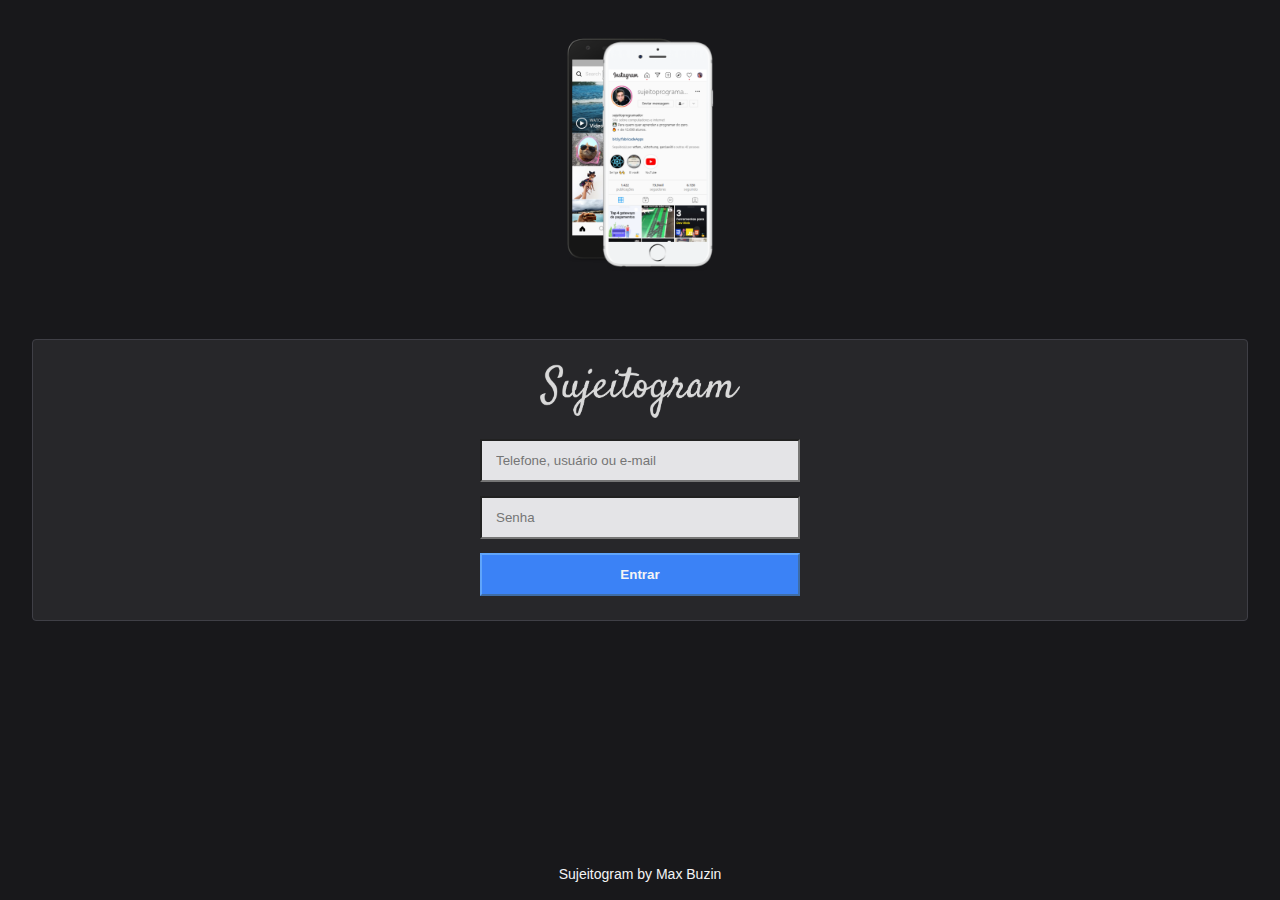
==== index.html @ 384d52ce "agh" ====
<!DOCTYPE html>
<html lang="pt-br">

<head>
    <meta charset="UTF-8">
    <meta name="viewport" content="width=device-width, initial-scale=1.0">
    <link rel="stylesheet" href="style.css">
    <title>Sujeitogram by Max Buzin</title>
</head>

<body>
    <div id="wrapper">
        <div id="container">
            <div class="column left">
                <div class="main">

                </div>
            </div>

            <div class="column right">
                <div class="login-panel">
                    <div class="logo">
                        <img class="logo-img" src="./assets/logo.png" alt="Sujeitogram Logo">
                    </div>
                    <form>
                        <input placeholder="Telefone, usuário ou e-mail" type="text" name="username">
                        <input placeholder="Senha" type="password" name="password">
                        <input type="submit" value="Entrar">
                    </form>
                </div>
            </div>
            <footer>Sujeitogram by Max Buzin</footer>
        </div>
    </div>
</body>

</html>
---- style.css ----
/** @format */

* {
	box-sizing: border-box;
	margin: 0;
	padding: 0;
}

body {
	width: 100%;
	height: 100%;
	background-color: #18181b;
	color: #f4f4f5;
	font-family: sans-serif;
	font-size: 0.875rem;
	line-height: 1.25rem;
}

a {
	color: #3c96ed;
	text-decoration: none;
	cursor: pointer;
}

#wrapper {
	height: 100dvh;
}

#container {
	width: 100%;
	height: 100%;
	display: flex;
	flex-direction: column;
	/* flex-grow: 1; */
}

.column {
	flex-grow: 1;
	/* width: 50%; */
	gap: 40px;
}

.left {
	margin: 2rem;
	background-image: url('./assets/main-foto.png');
	background-size: auto 100%;
	background-repeat: no-repeat;
	background-position: center;
	height: 48px;
}

.right {
	margin: 2rem;
}

.login-panel {
	padding: 1.5rem;
	display: flex;
	flex-direction: column;
	align-items: center;
	justify-content: center;
	background-color: #27272a;
	border: 1px #3f3f46 solid;
	border-radius: 0.25rem;
}

.logo-img {
	width: 200px;
	filter: invert(1);
}

.login-panel form {
	margin-top: 1rem;
	display: flex;
	flex-direction: column;
	align-items: center;
	justify-content: center;
	gap: 0.875rem;
	width: 100%;
}

input {
	padding: 0.75rem 0.875rem;
	width: 100%;
	max-width: 320px;
	background-color: #e4e4e7;
	color: #18181b;
}

input:focus {
	outline: none;
	border: 1px solid #3f3f46;
}

input[type='submit'] {
	background-color: #3b82f6;
	border-color: #60a5fa;
	color: #f4f4f5;
	font-weight: bold;
	transition: 0.5s;
}

input[type='submit']:hover {
	background-color: #60a5fa;
}

footer {
	padding: 1rem;
	width: 100%;
	text-align: center;
}
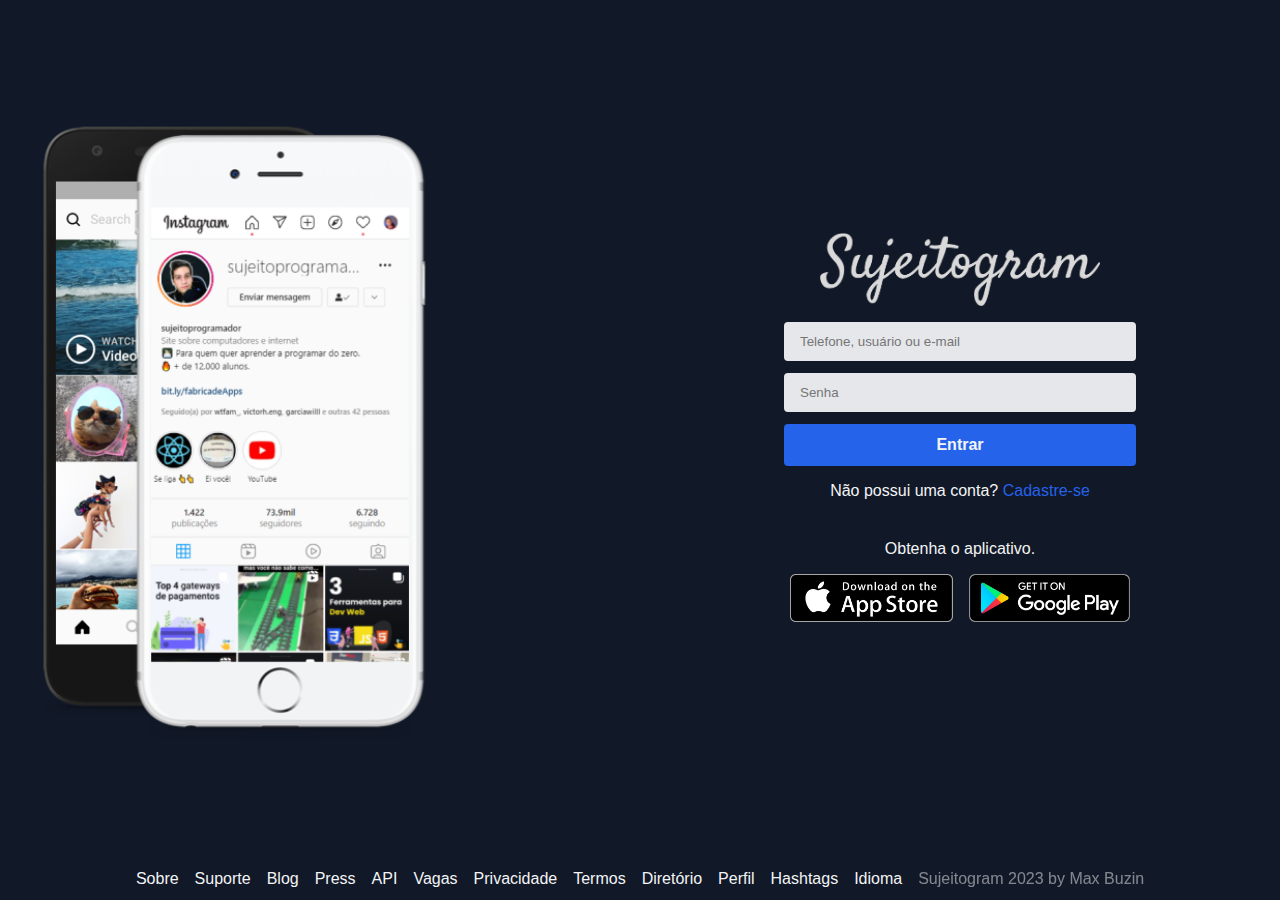
==== commit ce222760: "responsive update 1" ====
--- a/index.html
+++ b/index.html
@@ -9,28 +9,68 @@
 </head>
 
 <body>
-    <div id="wrapper">
-        <div id="container">
+    <div class="wrapper">
+
+        <div class="container">
+
             <div class="column left">
-                <div class="main">
-
-                </div>
+                <img src="./assets/main-foto.png" alt="Smartphone">
             </div>
 
             <div class="column right">
-                <div class="login-panel">
-                    <div class="logo">
-                        <img class="logo-img" src="./assets/logo.png" alt="Sujeitogram Logo">
-                    </div>
+
+                <div class="form-container">
+
+                        <img class="logo" src="./assets/logo.png" alt="Sujeitogram Logo">
+
                     <form>
+
                         <input placeholder="Telefone, usuário ou e-mail" type="text" name="username">
+
                         <input placeholder="Senha" type="password" name="password">
+
                         <input type="submit" value="Entrar">
+
                     </form>
                 </div>
+                <div class="infobox">
+                    <p>Não possui uma conta? <a href="">Cadastre-se</a></p>
+                </div>
+                <div class="app-container">
+
+                    <p>Obtenha o aplicativo.</p>
+
+                    <div class="app-btn">
+
+                        <a href="">
+                            <img src="./assets/appstore.png" alt="Baixe na AppStore">
+                        </a>
+
+                        <a href="">
+                            <img src="./assets/googleplay.png" alt="Baixe na GooglePlay">
+                        </a>
+
+                    </div>
+                </div>
             </div>
-            <footer>Sujeitogram by Max Buzin</footer>
         </div>
+        <footer>
+            <ul>
+                <li><a class="nav" href="">Sobre</a></li>
+                <li><a class="nav" href="">Suporte</a></li>
+                <li><a class="nav" href="">Blog</a></li>
+                <li><a class="nav" href="">Press</a></li>
+                <li><a class="nav" href="">API</a></li>
+                <li><a class="nav" href="">Vagas</a></li>
+                <li><a class="nav" href="">Privacidade</a></li>
+                <li><a class="nav" href="">Termos</a></li>
+                <li><a class="nav" href="">Diretório</a></li>
+                <li><a class="nav" href="">Perfil</a></li>
+                <li><a class="nav" href="">Hashtags</a></li>
+                <li><a class="nav" href="">Idioma</a></li>
+                <li class="copy">Sujeitogram 2023 by <a href="max-links.vercel.app" target="_blank">Max Buzin</a></li>
+            </ul>
+        </footer>
     </div>
 </body>
 
--- a/style.css
+++ b/style.css
@@ -1,111 +1,145 @@
 /** @format */
 
 * {
-	box-sizing: border-box;
 	margin: 0;
 	padding: 0;
 }
 
 body {
 	width: 100%;
-	height: 100%;
-	background-color: #18181b;
-	color: #f4f4f5;
+	height: 100dvh;
+	background-color: #111827;
+	color: #f3f4f6;
 	font-family: sans-serif;
-	font-size: 0.875rem;
-	line-height: 1.25rem;
 }
 
 a {
-	color: #3c96ed;
+	color: #2563eb;
 	text-decoration: none;
+	transition: 0.5s;
+	cursor: pointer;
+	user-select: none;
+}
+
+a:hover {
+	color: #3b82f6;
+}
+
+.wrapper {
+	height: 100%;
+	display: flex;
+	flex-direction: column;
+	justify-content: space-between;
+}
+
+.container {
+	height: 100%;
+	display: flex;
+	align-items: center;
+	justify-content: center;
+}
+
+.column {
+	width: 50%;
+	height: 640px;
+	display: flex;
+	flex-grow: 1;
+}
+
+.right {
+	display: flex;
+	flex-direction: column;
+	justify-content: center;
+	align-items: center;
+	gap: 16px;
+}
+
+.form-container {
+	width: 100%;
+	display: flex;
+	flex-direction: column;
+	align-items: center;
+	gap: 16px;
+}
+
+.logo {
+	margin: 0 auto;
+	width: 280px;
+	filter: invert(1);
+}
+
+.form-container form {
+	display: flex;
+	flex-direction: column;
+	align-items: center;
+	gap: 12px;
+}
+
+.form-container form input {
+	padding: 12px 16px;
+	width: 320px;
+	border: none;
+	border-radius: 4px;
+	background-color: #e5e7eb;
+}
+
+.form-container form input:focus {
+outline: none;
+}
+
+.form-container form input[type='submit'] {
+	width: 100%;
+	background-color: #2563eb;
+	color: #f3f4f6;
+	font-weight: bold;
+	font-size: 1rem;
 	cursor: pointer;
 }
 
-#wrapper {
-	height: 100dvh;
+.app-container {
+	margin-top: 24px;
+	display: flex;
+	flex-direction: column;
+	justify-content: center;
+	align-items: center;
+	gap: 16px;
 }
 
-#container {
-	width: 100%;
-	height: 100%;
+.app-btn {
 	display: flex;
-	flex-direction: column;
-	/* flex-grow: 1; */
+	flex-grow: 1;
+	gap: 16px;
 }
 
-.column {
-	flex-grow: 1;
-	/* width: 50%; */
-	gap: 40px;
-}
-
-.left {
-	margin: 2rem;
-	background-image: url('./assets/main-foto.png');
-	background-size: auto 100%;
-	background-repeat: no-repeat;
-	background-position: center;
+.app-btn a img {
+	width: 100%;
 	height: 48px;
 }
 
-.right {
-	margin: 2rem;
+footer ul{
+	padding: 12px;
+	list-style: none;
+	display: flex;
+	justify-content: center;
+	flex-wrap: wrap;
+	gap: 16px
 }
 
-.login-panel {
-	padding: 1.5rem;
-	display: flex;
-	flex-direction: column;
-	align-items: center;
-	justify-content: center;
-	background-color: #27272a;
-	border: 1px #3f3f46 solid;
-	border-radius: 0.25rem;
+footer ul a {
+	color: #f3f4f6;
 }
 
-.logo-img {
-	width: 200px;
-	filter: invert(1);
+.copy {
+	opacity: .5;
 }
 
-.login-panel form {
-	margin-top: 1rem;
-	display: flex;
-	flex-direction: column;
-	align-items: center;
-	justify-content: center;
-	gap: 0.875rem;
-	width: 100%;
-}
-
-input {
-	padding: 0.75rem 0.875rem;
-	width: 100%;
-	max-width: 320px;
-	background-color: #e4e4e7;
-	color: #18181b;
-}
-
-input:focus {
-	outline: none;
-	border: 1px solid #3f3f46;
-}
-
-input[type='submit'] {
-	background-color: #3b82f6;
-	border-color: #60a5fa;
-	color: #f4f4f5;
-	font-weight: bold;
-	transition: 0.5s;
-}
-
-input[type='submit']:hover {
-	background-color: #60a5fa;
-}
-
-footer {
-	padding: 1rem;
-	width: 100%;
-	text-align: center;
+@media screen and (max-width: 768px) {
+	.column {
+			max-width: 100%;
+			height: 100%;
+		}
+	.left {
+		display: none;
+	}
+	
 }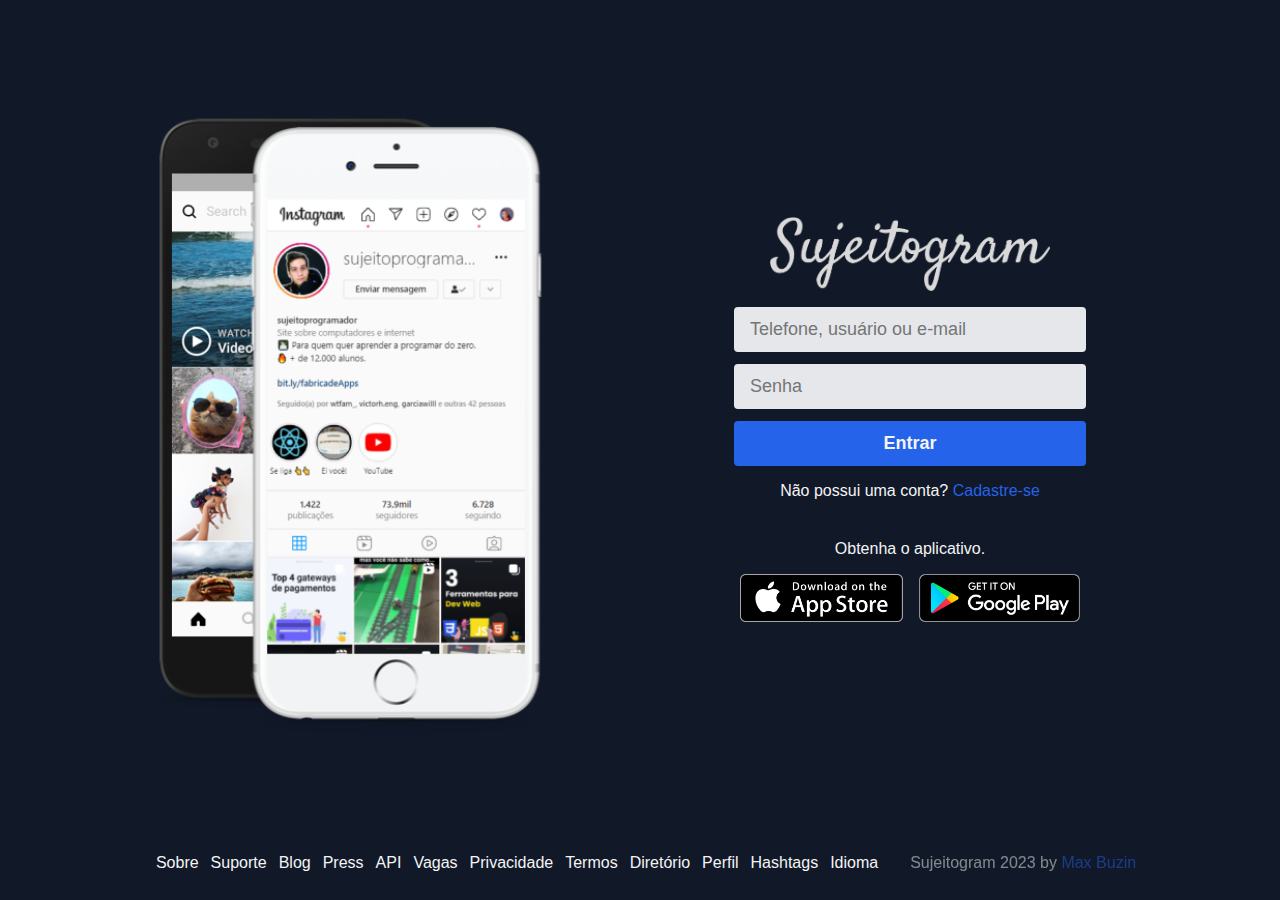
==== commit 0694792a: "small responsive changes" ====
--- a/index.html
+++ b/index.html
@@ -68,8 +68,8 @@
                 <li><a class="nav" href="">Perfil</a></li>
                 <li><a class="nav" href="">Hashtags</a></li>
                 <li><a class="nav" href="">Idioma</a></li>
-                <li class="copy">Sujeitogram 2023 by <a href="max-links.vercel.app" target="_blank">Max Buzin</a></li>
             </ul>
+            <div class="copy">Sujeitogram 2023 by <a href="max-links.vercel.app" target="_blank">Max Buzin</a></div>
         </footer>
     </div>
 </body>
--- a/style.css
+++ b/style.css
@@ -11,6 +11,7 @@
 	background-color: #111827;
 	color: #f3f4f6;
 	font-family: sans-serif;
+	font-size: 1rem;
 }
 
 a {
@@ -33,6 +34,9 @@
 }
 
 .container {
+	margin: 0 auto;
+	width: 100%;
+	max-width: 1080px;
 	height: 100%;
 	display: flex;
 	align-items: center;
@@ -40,6 +44,7 @@
 }
 
 .column {
+	margin: 16px;
 	width: 50%;
 	height: 640px;
 	display: flex;
@@ -77,14 +82,15 @@
 
 .form-container form input {
 	padding: 12px 16px;
-	width: 320px;
+	min-width: 320px;
 	border: none;
 	border-radius: 4px;
 	background-color: #e5e7eb;
+	font-size: 1.125rem;
 }
 
 .form-container form input:focus {
-outline: none;
+	outline: none;
 }
 
 .form-container form input[type='submit'] {
@@ -92,7 +98,6 @@
 	background-color: #2563eb;
 	color: #f3f4f6;
 	font-weight: bold;
-	font-size: 1rem;
 	cursor: pointer;
 }
 
@@ -116,13 +121,22 @@
 	height: 48px;
 }
 
-footer ul{
+footer {
+	margin-bottom: 16px;
+	max-width: 100%;
+	display: flex;
+	align-items: center;
+	justify-content: center;
+	gap: 20px;
+}
+
+footer ul {
 	padding: 12px;
 	list-style: none;
 	display: flex;
 	justify-content: center;
 	flex-wrap: wrap;
-	gap: 16px
+	gap: 12px;
 }
 
 footer ul a {
@@ -130,16 +144,19 @@
 }
 
 .copy {
-	opacity: .5;
+	opacity: 0.5;
 }
 
 @media screen and (max-width: 768px) {
 	.column {
-			max-width: 100%;
-			height: 100%;
-		}
+		max-width: 100%;
+		height: 100%;
+	}
 	.left {
 		display: none;
 	}
-	
-}+
+	footer{
+		flex-direction: column;
+	}
+}
